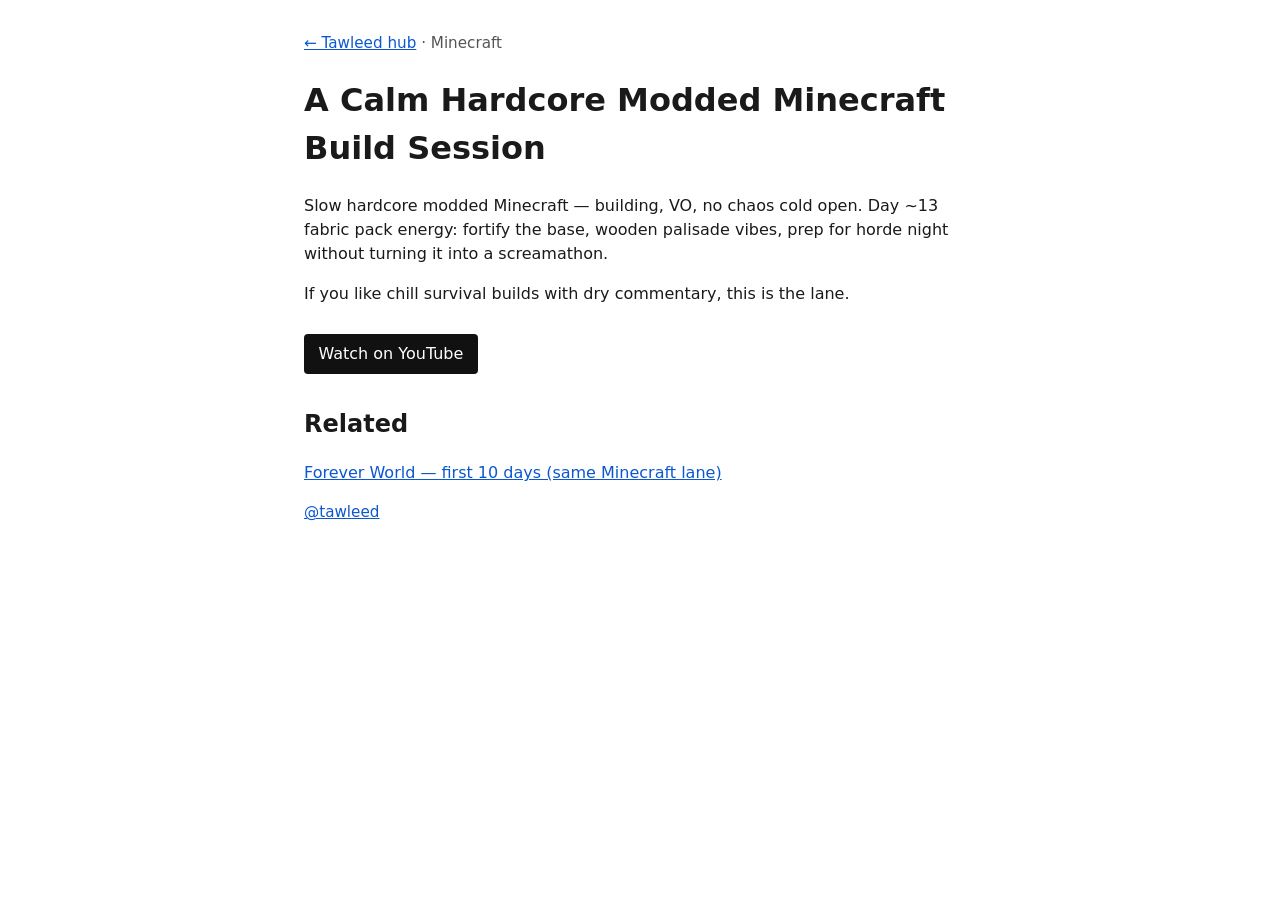
==== beauty-in-simplicity/index.html @ 8cafa1e7 "Publish the Tawleed SEO static hub for GitHub Pages. Add the organic landing pages, sitemap, and rob" ====
<!DOCTYPE html>
<html lang="en">
<head>
  <meta charset="utf-8" />
  <meta name="viewport" content="width=device-width, initial-scale=1" />
  <title>A Calm Hardcore Modded Minecraft Build Session | Tawleed</title>
  <meta name="description" content="Calm hardcore modded Minecraft build session — wooden palisade / fortify prep, dry VO. Watch the full episode on YouTube." />
  <link rel="canonical" href="https://littlesquirtgun-byte.github.io/tawleed-seo/beauty-in-simplicity/" />
  <meta property="og:type" content="video.other" />
  <meta property="og:title" content="A Calm Hardcore Modded Minecraft Build Session | Tawleed" />
  <meta property="og:description" content="Calm hardcore modded Minecraft — beauty in simplicity. Watch on YouTube." />
  <meta property="og:url" content="https://littlesquirtgun-byte.github.io/tawleed-seo/beauty-in-simplicity/" />
  <meta property="og:image" content="https://i.ytimg.com/vi/1Q8KTD4RhpQ/hqdefault.jpg" />
  <meta name="twitter:card" content="summary_large_image" />
  <script type="application/ld+json">
  {
    "@context": "https://schema.org",
    "@type": "VideoObject",
    "name": "The Beauty in Simplicity | Hardcore Modded Minecraft",
    "description": "Calm hardcore modded Minecraft build session with dry VO — fortify / palisade prep.",
    "thumbnailUrl": "https://i.ytimg.com/vi/1Q8KTD4RhpQ/hqdefault.jpg",
    "contentUrl": "https://www.youtube.com/watch?v=1Q8KTD4RhpQ",
    "embedUrl": "https://www.youtube.com/embed/1Q8KTD4RhpQ",
    "publisher": { "@type": "Person", "name": "Tawleed", "url": "https://www.youtube.com/@tawleed" }
  }
  </script>
  <style>
    body { font-family: system-ui, sans-serif; max-width: 42rem; margin: 2rem auto; padding: 0 1rem; line-height: 1.5; color: #1a1a1a; }
    a { color: #0b57d0; }
    .cta { display: inline-block; margin: 0.75rem 0; padding: 0.5rem 0.9rem; background: #111; color: #fff; text-decoration: none; border-radius: 4px; }
    .cta:hover { background: #333; }
    .meta { color: #555; font-size: 0.95rem; }
  </style>
</head>
<body>
  <p class="meta"><a href="../">← Tawleed hub</a> · Minecraft</p>
  <h1>A Calm Hardcore Modded Minecraft Build Session</h1>
  <p>Slow hardcore modded Minecraft — building, VO, no chaos cold open. Day ~13 fabric pack energy: fortify the base, wooden palisade vibes, prep for horde night without turning it into a screamathon.</p>
  <p>If you like chill survival builds with dry commentary, this is the lane.</p>
  <p><a class="cta" href="https://www.youtube.com/watch?v=1Q8KTD4RhpQ">Watch on YouTube</a></p>
  <h2>Related</h2>
  <p><a href="../forever-world/">Forever World — first 10 days (same Minecraft lane)</a></p>
  <p class="meta"><a href="https://www.youtube.com/@tawleed">@tawleed</a></p>
</body>
</html>
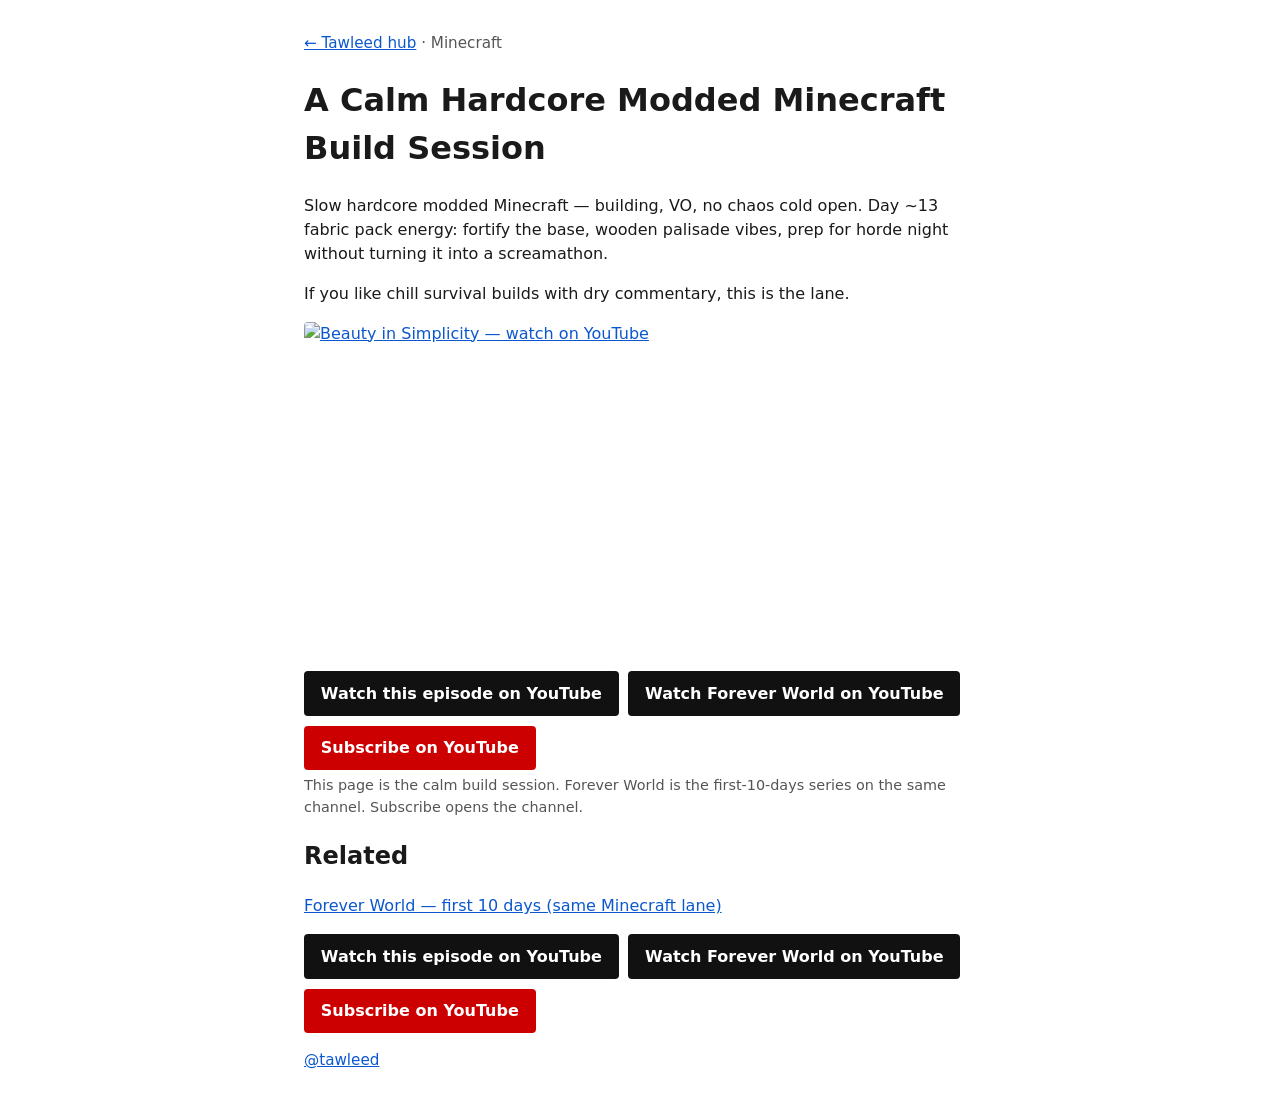
==== commit bc954ed4: "Strengthen Subscribe and Watch CTAs on the hub. Put clear YouTube subscribe and Forever World watch " ====
--- a/beauty-in-simplicity/index.html
+++ b/beauty-in-simplicity/index.html
@@ -27,9 +27,17 @@
   <style>
     body { font-family: system-ui, sans-serif; max-width: 42rem; margin: 2rem auto; padding: 0 1rem; line-height: 1.5; color: #1a1a1a; }
     a { color: #0b57d0; }
-    .cta { display: inline-block; margin: 0.75rem 0; padding: 0.5rem 0.9rem; background: #111; color: #fff; text-decoration: none; border-radius: 4px; }
-    .cta:hover { background: #333; }
+    .actions { display: flex; flex-wrap: wrap; gap: 0.6rem; margin: 0.85rem 0 0.3rem; }
+    .cta { display: inline-flex; align-items: center; justify-content: center; min-height: 44px; padding: 0.65rem 1.05rem; background: #111; color: #fff !important; text-decoration: none; border-radius: 4px; font-weight: 600; box-sizing: border-box; }
+    .cta.subscribe { background: #c00; }
+    .cta:hover { opacity: 0.92; }
+    .cta:focus-visible { outline: 3px solid #0b57d0; outline-offset: 2px; }
+    .cta-note { color: #555; font-size: 0.9rem; margin: 0.15rem 0 0; }
+    .feature-thumb { display: block; width: 100%; max-width: 28rem; height: auto; border-radius: 4px; margin: 0.35rem 0 0; }
     .meta { color: #555; font-size: 0.95rem; }
+    @media (max-width: 480px) {
+      .actions { flex-direction: column; align-items: stretch; }
+    }
   </style>
 </head>
 <body>
@@ -37,9 +45,20 @@
   <h1>A Calm Hardcore Modded Minecraft Build Session</h1>
   <p>Slow hardcore modded Minecraft — building, VO, no chaos cold open. Day ~13 fabric pack energy: fortify the base, wooden palisade vibes, prep for horde night without turning it into a screamathon.</p>
   <p>If you like chill survival builds with dry commentary, this is the lane.</p>
-  <p><a class="cta" href="https://www.youtube.com/watch?v=1Q8KTD4RhpQ">Watch on YouTube</a></p>
+  <a href="https://www.youtube.com/watch?v=1Q8KTD4RhpQ"><img class="feature-thumb" src="https://i.ytimg.com/vi/1Q8KTD4RhpQ/hqdefault.jpg" width="480" height="360" alt="Beauty in Simplicity — watch on YouTube" /></a>
+  <p class="actions">
+    <a class="cta" href="https://www.youtube.com/watch?v=1Q8KTD4RhpQ">Watch this episode on YouTube</a>
+    <a class="cta" href="https://www.youtube.com/watch?v=jcpRRjk8quQ">Watch Forever World on YouTube</a>
+    <a class="cta subscribe" href="https://www.youtube.com/@tawleed?sub_confirmation=1">Subscribe on YouTube</a>
+  </p>
+  <p class="cta-note">This page is the calm build session. Forever World is the first-10-days series on the same channel. Subscribe opens the channel.</p>
   <h2>Related</h2>
   <p><a href="../forever-world/">Forever World — first 10 days (same Minecraft lane)</a></p>
+  <p class="actions">
+    <a class="cta" href="https://www.youtube.com/watch?v=1Q8KTD4RhpQ">Watch this episode on YouTube</a>
+    <a class="cta" href="https://www.youtube.com/watch?v=jcpRRjk8quQ">Watch Forever World on YouTube</a>
+    <a class="cta subscribe" href="https://www.youtube.com/@tawleed?sub_confirmation=1">Subscribe on YouTube</a>
+  </p>
   <p class="meta"><a href="https://www.youtube.com/@tawleed">@tawleed</a></p>
 </body>
 </html>
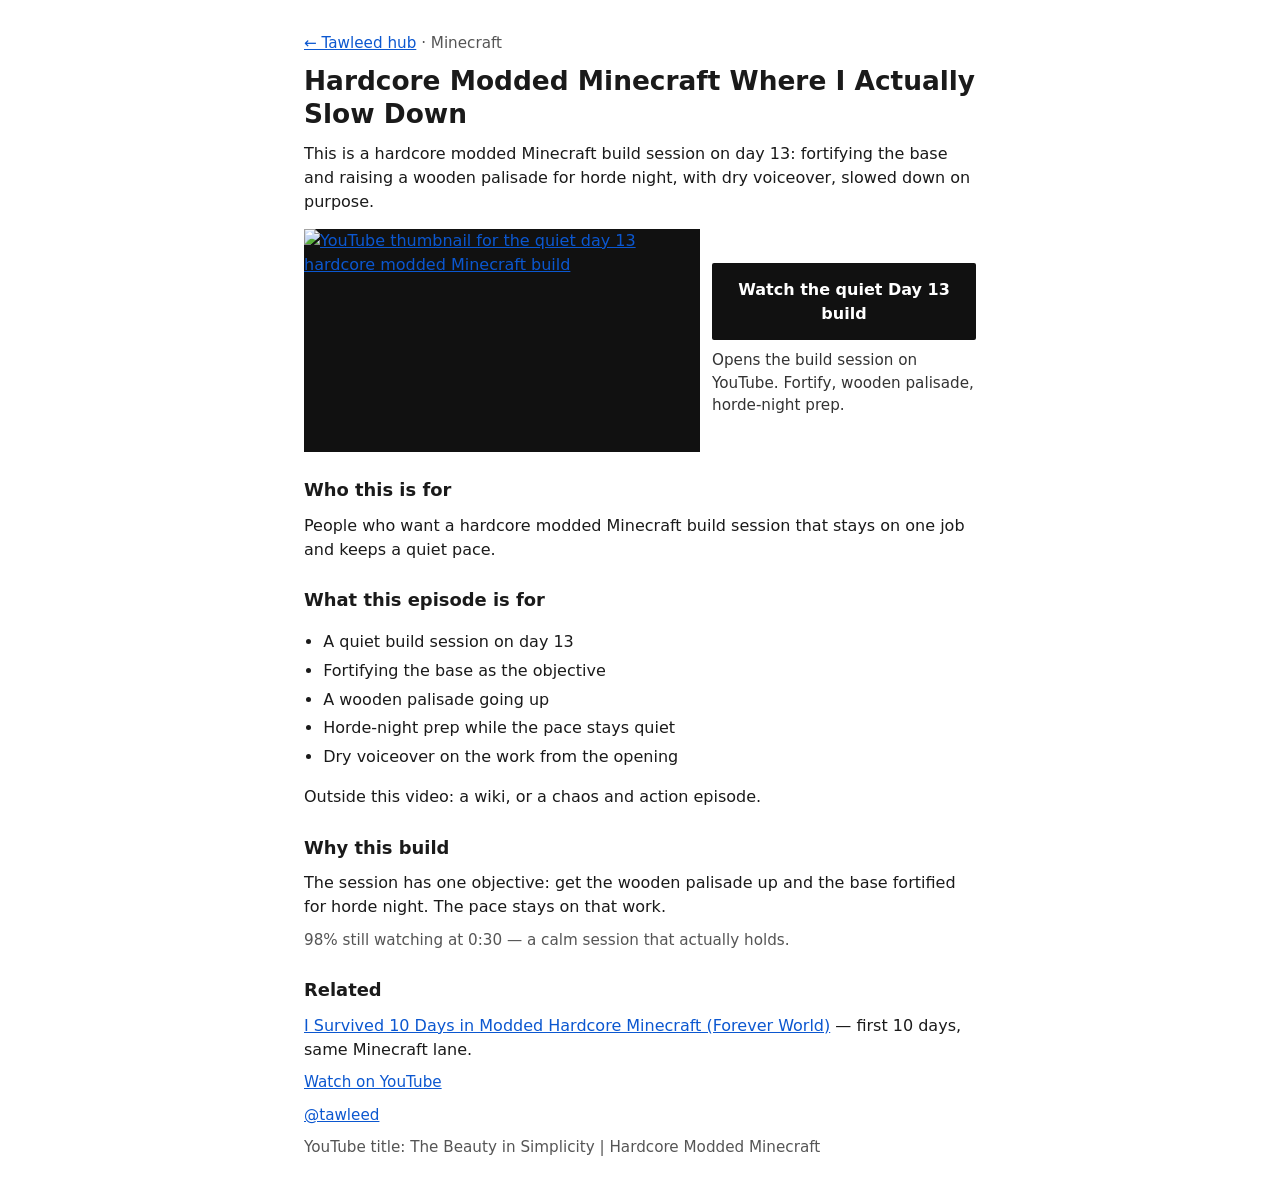
==== commit 59ea1715: "Revamp Minecraft landing pages so they lead to the watch. Use the locked titles, a still poster, and" ====
--- a/beauty-in-simplicity/index.html
+++ b/beauty-in-simplicity/index.html
@@ -3,62 +3,66 @@
 <head>
   <meta charset="utf-8" />
   <meta name="viewport" content="width=device-width, initial-scale=1" />
-  <title>A Calm Hardcore Modded Minecraft Build Session | Tawleed</title>
-  <meta name="description" content="Calm hardcore modded Minecraft build session — wooden palisade / fortify prep, dry VO. Watch the full episode on YouTube." />
+  <title>Hardcore Modded Minecraft Where I Actually Slow Down</title>
+  <meta name="description" content="Quiet day 13 hardcore modded Minecraft build: fortify the base, a wooden palisade, and horde-night prep. Watch the quiet Day 13 build on YouTube." />
   <link rel="canonical" href="https://littlesquirtgun-byte.github.io/tawleed-seo/beauty-in-simplicity/" />
+  <link rel="preload" as="image" href="https://i.ytimg.com/vi/1Q8KTD4RhpQ/maxresdefault.jpg" />
   <meta property="og:type" content="video.other" />
-  <meta property="og:title" content="A Calm Hardcore Modded Minecraft Build Session | Tawleed" />
-  <meta property="og:description" content="Calm hardcore modded Minecraft — beauty in simplicity. Watch on YouTube." />
+  <meta property="og:title" content="Hardcore Modded Minecraft Where I Actually Slow Down" />
+  <meta property="og:description" content="Quiet day 13 hardcore modded Minecraft build: fortify the base, a wooden palisade, and horde-night prep. Watch on YouTube." />
   <meta property="og:url" content="https://littlesquirtgun-byte.github.io/tawleed-seo/beauty-in-simplicity/" />
-  <meta property="og:image" content="https://i.ytimg.com/vi/1Q8KTD4RhpQ/hqdefault.jpg" />
+  <meta property="og:image" content="https://i.ytimg.com/vi/1Q8KTD4RhpQ/maxresdefault.jpg" />
   <meta name="twitter:card" content="summary_large_image" />
+  <meta name="twitter:image" content="https://i.ytimg.com/vi/1Q8KTD4RhpQ/maxresdefault.jpg" />
+  <link rel="stylesheet" href="../site.css" />
   <script type="application/ld+json">
   {
     "@context": "https://schema.org",
     "@type": "VideoObject",
     "name": "The Beauty in Simplicity | Hardcore Modded Minecraft",
-    "description": "Calm hardcore modded Minecraft build session with dry VO — fortify / palisade prep.",
+    "description": "Quiet day 13 hardcore modded Minecraft build: fortify the base, wooden palisade, horde-night prep, dry voiceover.",
     "thumbnailUrl": "https://i.ytimg.com/vi/1Q8KTD4RhpQ/hqdefault.jpg",
     "contentUrl": "https://www.youtube.com/watch?v=1Q8KTD4RhpQ",
     "embedUrl": "https://www.youtube.com/embed/1Q8KTD4RhpQ",
     "publisher": { "@type": "Person", "name": "Tawleed", "url": "https://www.youtube.com/@tawleed" }
   }
   </script>
-  <style>
-    body { font-family: system-ui, sans-serif; max-width: 42rem; margin: 2rem auto; padding: 0 1rem; line-height: 1.5; color: #1a1a1a; }
-    a { color: #0b57d0; }
-    .actions { display: flex; flex-wrap: wrap; gap: 0.6rem; margin: 0.85rem 0 0.3rem; }
-    .cta { display: inline-flex; align-items: center; justify-content: center; min-height: 44px; padding: 0.65rem 1.05rem; background: #111; color: #fff !important; text-decoration: none; border-radius: 4px; font-weight: 600; box-sizing: border-box; }
-    .cta.subscribe { background: #c00; }
-    .cta:hover { opacity: 0.92; }
-    .cta:focus-visible { outline: 3px solid #0b57d0; outline-offset: 2px; }
-    .cta-note { color: #555; font-size: 0.9rem; margin: 0.15rem 0 0; }
-    .feature-thumb { display: block; width: 100%; max-width: 28rem; height: auto; border-radius: 4px; margin: 0.35rem 0 0; }
-    .meta { color: #555; font-size: 0.95rem; }
-    @media (max-width: 480px) {
-      .actions { flex-direction: column; align-items: stretch; }
-    }
-  </style>
 </head>
 <body>
   <p class="meta"><a href="../">← Tawleed hub</a> · Minecraft</p>
-  <h1>A Calm Hardcore Modded Minecraft Build Session</h1>
-  <p>Slow hardcore modded Minecraft — building, VO, no chaos cold open. Day ~13 fabric pack energy: fortify the base, wooden palisade vibes, prep for horde night without turning it into a screamathon.</p>
-  <p>If you like chill survival builds with dry commentary, this is the lane.</p>
-  <a href="https://www.youtube.com/watch?v=1Q8KTD4RhpQ"><img class="feature-thumb" src="https://i.ytimg.com/vi/1Q8KTD4RhpQ/hqdefault.jpg" width="480" height="360" alt="Beauty in Simplicity — watch on YouTube" /></a>
-  <p class="actions">
-    <a class="cta" href="https://www.youtube.com/watch?v=1Q8KTD4RhpQ">Watch this episode on YouTube</a>
-    <a class="cta" href="https://www.youtube.com/watch?v=jcpRRjk8quQ">Watch Forever World on YouTube</a>
-    <a class="cta subscribe" href="https://www.youtube.com/@tawleed?sub_confirmation=1">Subscribe on YouTube</a>
-  </p>
-  <p class="cta-note">This page is the calm build session. Forever World is the first-10-days series on the same channel. Subscribe opens the channel.</p>
+  <h1>Hardcore Modded Minecraft Where I Actually Slow Down</h1>
+  <p>This is a hardcore modded Minecraft build session on day 13: fortifying the base and raising a wooden palisade for horde night, with dry voiceover, slowed down on purpose.</p>
+  <div class="watch">
+    <a class="poster" href="https://www.youtube.com/watch?v=1Q8KTD4RhpQ">
+      <img src="https://i.ytimg.com/vi/1Q8KTD4RhpQ/maxresdefault.jpg" width="1280" height="720" alt="YouTube thumbnail for the quiet day 13 hardcore modded Minecraft build" fetchpriority="high" decoding="async" />
+    </a>
+    <div>
+      <a class="cta" href="https://www.youtube.com/watch?v=1Q8KTD4RhpQ">Watch the quiet Day 13 build</a>
+      <p class="support">Opens the build session on YouTube. Fortify, wooden palisade, horde-night prep.</p>
+    </div>
+  </div>
+
+  <h2>Who this is for</h2>
+  <p>People who want a hardcore modded Minecraft build session that stays on one job and keeps a quiet pace.</p>
+
+  <h2>What this episode is for</h2>
+  <ul>
+    <li>A quiet build session on day 13</li>
+    <li>Fortifying the base as the objective</li>
+    <li>A wooden palisade going up</li>
+    <li>Horde-night prep while the pace stays quiet</li>
+    <li>Dry voiceover on the work from the opening</li>
+  </ul>
+  <p class="scope">Outside this video: a wiki, or a chaos and action episode.</p>
+
+  <h2>Why this build</h2>
+  <p>The session has one objective: get the wooden palisade up and the base fortified for horde night. The pace stays on that work.</p>
+  <p class="meta">98% still watching at 0:30 — a calm session that actually holds.</p>
+
   <h2>Related</h2>
-  <p><a href="../forever-world/">Forever World — first 10 days (same Minecraft lane)</a></p>
-  <p class="actions">
-    <a class="cta" href="https://www.youtube.com/watch?v=1Q8KTD4RhpQ">Watch this episode on YouTube</a>
-    <a class="cta" href="https://www.youtube.com/watch?v=jcpRRjk8quQ">Watch Forever World on YouTube</a>
-    <a class="cta subscribe" href="https://www.youtube.com/@tawleed?sub_confirmation=1">Subscribe on YouTube</a>
-  </p>
+  <p><a href="../forever-world/">I Survived 10 Days in Modded Hardcore Minecraft (Forever World)</a> — first 10 days, same Minecraft lane.</p>
+  <p class="meta"><a href="https://www.youtube.com/watch?v=1Q8KTD4RhpQ">Watch on YouTube</a></p>
   <p class="meta"><a href="https://www.youtube.com/@tawleed">@tawleed</a></p>
+  <p class="meta">YouTube title: The Beauty in Simplicity | Hardcore Modded Minecraft</p>
 </body>
 </html>
--- a/site.css
+++ b/site.css
@@ -0,0 +1,83 @@
+body {
+  font-family: system-ui, sans-serif;
+  max-width: 42rem;
+  margin: 2rem auto;
+  padding: 0 1rem;
+  line-height: 1.5;
+  color: #1a1a1a;
+  background: #fff;
+}
+
+a { color: #0b57d0; }
+
+h1 {
+  font-size: 1.65rem;
+  line-height: 1.25;
+  margin: 0.35rem 0 0.75rem;
+}
+
+h2 {
+  font-size: 1.12rem;
+  margin: 1.6rem 0 0.4rem;
+}
+
+p { margin: 0.6rem 0; }
+
+ul { padding-left: 1.2rem; }
+
+li { margin: 0.3rem 0; }
+
+.meta { color: #555; font-size: 0.95rem; }
+
+.watch {
+  display: grid;
+  grid-template-columns: 1fr;
+  gap: 0.75rem;
+  align-items: center;
+  margin: 0.9rem 0 1rem;
+}
+
+@media (min-width: 40rem) {
+  .watch {
+    grid-template-columns: minmax(0, 1.35fr) minmax(13.5rem, 0.9fr);
+  }
+}
+
+.poster { display: block; }
+
+.poster img {
+  display: block;
+  width: 100%;
+  height: auto;
+  background: #111;
+}
+
+.cta {
+  display: block;
+  text-align: center;
+  padding: 0.9rem 1rem;
+  background: #111;
+  color: #fff;
+  text-decoration: none;
+  font-weight: 600;
+  border-radius: 2px;
+}
+
+.cta:hover,
+.cta:focus {
+  background: #000;
+  color: #fff;
+}
+
+.cta:focus-visible {
+  outline: 2px solid #111;
+  outline-offset: 3px;
+}
+
+.support {
+  margin: 0.55rem 0 0;
+  color: #333;
+  font-size: 0.95rem;
+}
+
+.scope { margin-top: 0.75rem; }
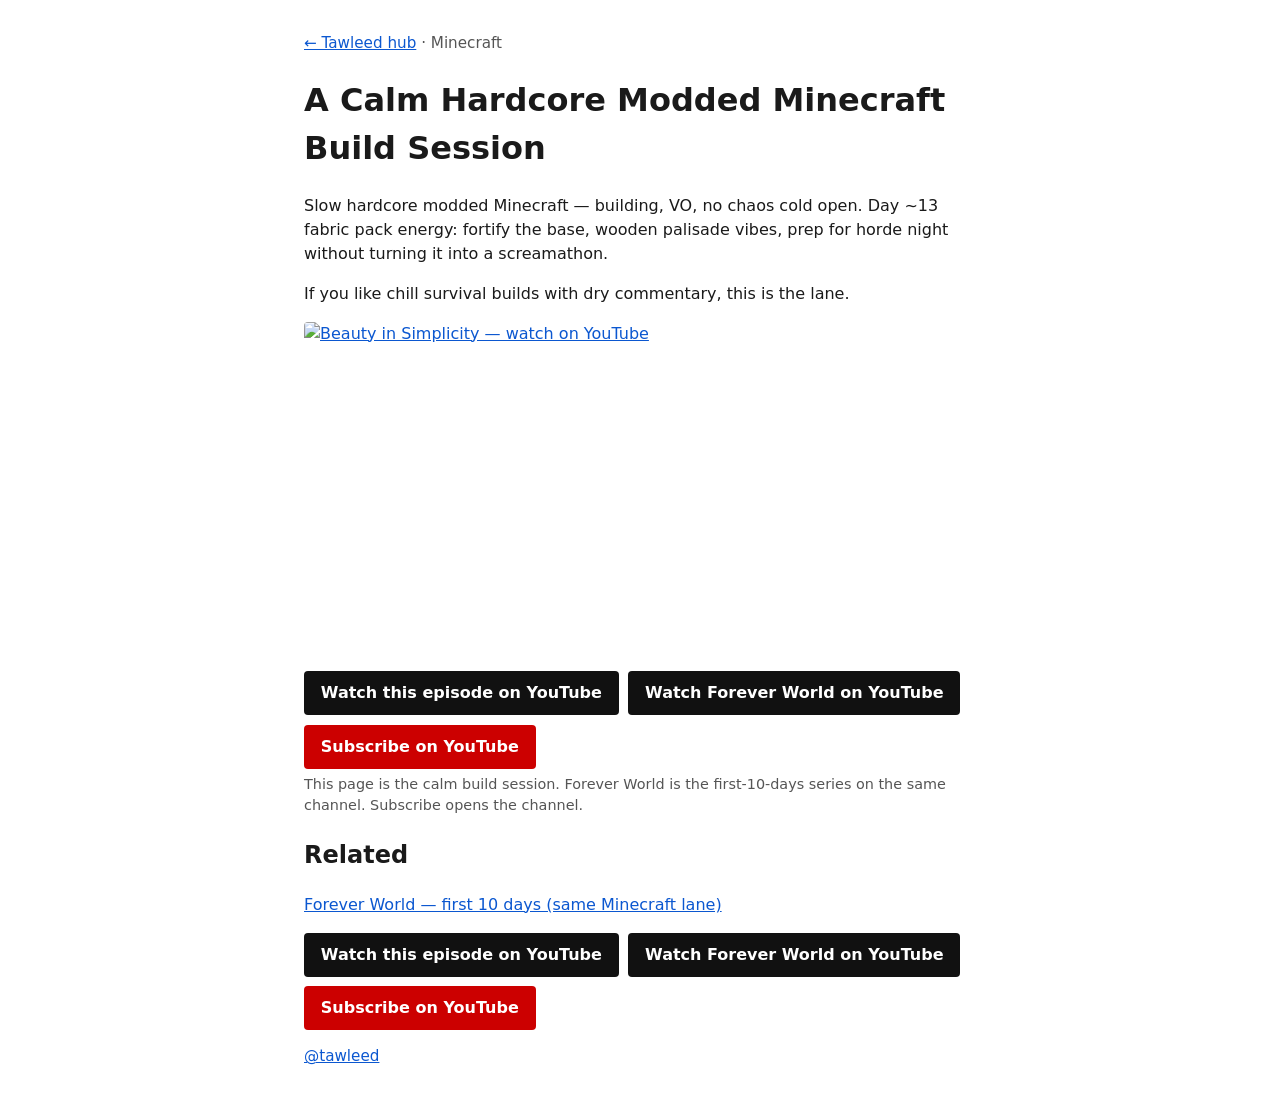
==== commit e74343b8: "Wrap CTA labels on narrow screens. Keep Subscribe and Watch buttons inside a 320px viewport so the l" ====
--- a/beauty-in-simplicity/index.html
+++ b/beauty-in-simplicity/index.html
@@ -3,66 +3,63 @@
 <head>
   <meta charset="utf-8" />
   <meta name="viewport" content="width=device-width, initial-scale=1" />
-  <title>Hardcore Modded Minecraft Where I Actually Slow Down</title>
-  <meta name="description" content="Quiet day 13 hardcore modded Minecraft build: fortify the base, a wooden palisade, and horde-night prep. Watch the quiet Day 13 build on YouTube." />
+  <title>A Calm Hardcore Modded Minecraft Build Session | Tawleed</title>
+  <meta name="description" content="Calm hardcore modded Minecraft build session — wooden palisade / fortify prep, dry VO. Watch the full episode on YouTube." />
   <link rel="canonical" href="https://littlesquirtgun-byte.github.io/tawleed-seo/beauty-in-simplicity/" />
-  <link rel="preload" as="image" href="https://i.ytimg.com/vi/1Q8KTD4RhpQ/maxresdefault.jpg" />
   <meta property="og:type" content="video.other" />
-  <meta property="og:title" content="Hardcore Modded Minecraft Where I Actually Slow Down" />
-  <meta property="og:description" content="Quiet day 13 hardcore modded Minecraft build: fortify the base, a wooden palisade, and horde-night prep. Watch on YouTube." />
+  <meta property="og:title" content="A Calm Hardcore Modded Minecraft Build Session | Tawleed" />
+  <meta property="og:description" content="Calm hardcore modded Minecraft — beauty in simplicity. Watch on YouTube." />
   <meta property="og:url" content="https://littlesquirtgun-byte.github.io/tawleed-seo/beauty-in-simplicity/" />
-  <meta property="og:image" content="https://i.ytimg.com/vi/1Q8KTD4RhpQ/maxresdefault.jpg" />
+  <meta property="og:image" content="https://i.ytimg.com/vi/1Q8KTD4RhpQ/hqdefault.jpg" />
   <meta name="twitter:card" content="summary_large_image" />
-  <meta name="twitter:image" content="https://i.ytimg.com/vi/1Q8KTD4RhpQ/maxresdefault.jpg" />
-  <link rel="stylesheet" href="../site.css" />
   <script type="application/ld+json">
   {
     "@context": "https://schema.org",
     "@type": "VideoObject",
     "name": "The Beauty in Simplicity | Hardcore Modded Minecraft",
-    "description": "Quiet day 13 hardcore modded Minecraft build: fortify the base, wooden palisade, horde-night prep, dry voiceover.",
+    "description": "Calm hardcore modded Minecraft build session with dry VO — fortify / palisade prep.",
     "thumbnailUrl": "https://i.ytimg.com/vi/1Q8KTD4RhpQ/hqdefault.jpg",
     "contentUrl": "https://www.youtube.com/watch?v=1Q8KTD4RhpQ",
     "embedUrl": "https://www.youtube.com/embed/1Q8KTD4RhpQ",
     "publisher": { "@type": "Person", "name": "Tawleed", "url": "https://www.youtube.com/@tawleed" }
   }
   </script>
+  <style>
+    body { font-family: system-ui, sans-serif; max-width: 42rem; margin: 2rem auto; padding: 0 1rem; line-height: 1.5; color: #1a1a1a; }
+    a { color: #0b57d0; }
+    .actions { display: flex; flex-wrap: wrap; gap: 0.6rem; margin: 0.85rem 0 0.3rem; }
+    .cta { display: inline-flex; align-items: center; justify-content: center; min-height: 44px; padding: 0.65rem 1.05rem; background: #111; color: #fff !important; text-decoration: none; border-radius: 4px; font-weight: 600; box-sizing: border-box; text-align: center; line-height: 1.25; white-space: normal; max-width: 100%; }
+    .cta.subscribe { background: #c00; }
+    .cta:hover { opacity: 0.92; }
+    .cta:focus-visible { outline: 3px solid #0b57d0; outline-offset: 2px; }
+    .cta-note { color: #555; font-size: 0.9rem; margin: 0.15rem 0 0; }
+    .feature-thumb { display: block; width: 100%; max-width: 28rem; height: auto; border-radius: 4px; margin: 0.35rem 0 0; }
+    .meta { color: #555; font-size: 0.95rem; }
+    @media (max-width: 480px) {
+      .actions { flex-direction: column; align-items: stretch; }
+      .cta { width: 100%; min-width: 0; }
+    }
+  </style>
 </head>
 <body>
   <p class="meta"><a href="../">← Tawleed hub</a> · Minecraft</p>
-  <h1>Hardcore Modded Minecraft Where I Actually Slow Down</h1>
-  <p>This is a hardcore modded Minecraft build session on day 13: fortifying the base and raising a wooden palisade for horde night, with dry voiceover, slowed down on purpose.</p>
-  <div class="watch">
-    <a class="poster" href="https://www.youtube.com/watch?v=1Q8KTD4RhpQ">
-      <img src="https://i.ytimg.com/vi/1Q8KTD4RhpQ/maxresdefault.jpg" width="1280" height="720" alt="YouTube thumbnail for the quiet day 13 hardcore modded Minecraft build" fetchpriority="high" decoding="async" />
-    </a>
-    <div>
-      <a class="cta" href="https://www.youtube.com/watch?v=1Q8KTD4RhpQ">Watch the quiet Day 13 build</a>
-      <p class="support">Opens the build session on YouTube. Fortify, wooden palisade, horde-night prep.</p>
-    </div>
-  </div>
-
-  <h2>Who this is for</h2>
-  <p>People who want a hardcore modded Minecraft build session that stays on one job and keeps a quiet pace.</p>
-
-  <h2>What this episode is for</h2>
-  <ul>
-    <li>A quiet build session on day 13</li>
-    <li>Fortifying the base as the objective</li>
-    <li>A wooden palisade going up</li>
-    <li>Horde-night prep while the pace stays quiet</li>
-    <li>Dry voiceover on the work from the opening</li>
-  </ul>
-  <p class="scope">Outside this video: a wiki, or a chaos and action episode.</p>
-
-  <h2>Why this build</h2>
-  <p>The session has one objective: get the wooden palisade up and the base fortified for horde night. The pace stays on that work.</p>
-  <p class="meta">98% still watching at 0:30 — a calm session that actually holds.</p>
-
+  <h1>A Calm Hardcore Modded Minecraft Build Session</h1>
+  <p>Slow hardcore modded Minecraft — building, VO, no chaos cold open. Day ~13 fabric pack energy: fortify the base, wooden palisade vibes, prep for horde night without turning it into a screamathon.</p>
+  <p>If you like chill survival builds with dry commentary, this is the lane.</p>
+  <a href="https://www.youtube.com/watch?v=1Q8KTD4RhpQ"><img class="feature-thumb" src="https://i.ytimg.com/vi/1Q8KTD4RhpQ/hqdefault.jpg" width="480" height="360" alt="Beauty in Simplicity — watch on YouTube" /></a>
+  <p class="actions">
+    <a class="cta" href="https://www.youtube.com/watch?v=1Q8KTD4RhpQ">Watch this episode on YouTube</a>
+    <a class="cta" href="https://www.youtube.com/watch?v=jcpRRjk8quQ">Watch Forever World on YouTube</a>
+    <a class="cta subscribe" href="https://www.youtube.com/@tawleed?sub_confirmation=1">Subscribe on YouTube</a>
+  </p>
+  <p class="cta-note">This page is the calm build session. Forever World is the first-10-days series on the same channel. Subscribe opens the channel.</p>
   <h2>Related</h2>
-  <p><a href="../forever-world/">I Survived 10 Days in Modded Hardcore Minecraft (Forever World)</a> — first 10 days, same Minecraft lane.</p>
-  <p class="meta"><a href="https://www.youtube.com/watch?v=1Q8KTD4RhpQ">Watch on YouTube</a></p>
+  <p><a href="../forever-world/">Forever World — first 10 days (same Minecraft lane)</a></p>
+  <p class="actions">
+    <a class="cta" href="https://www.youtube.com/watch?v=1Q8KTD4RhpQ">Watch this episode on YouTube</a>
+    <a class="cta" href="https://www.youtube.com/watch?v=jcpRRjk8quQ">Watch Forever World on YouTube</a>
+    <a class="cta subscribe" href="https://www.youtube.com/@tawleed?sub_confirmation=1">Subscribe on YouTube</a>
+  </p>
   <p class="meta"><a href="https://www.youtube.com/@tawleed">@tawleed</a></p>
-  <p class="meta">YouTube title: The Beauty in Simplicity | Hardcore Modded Minecraft</p>
 </body>
 </html>
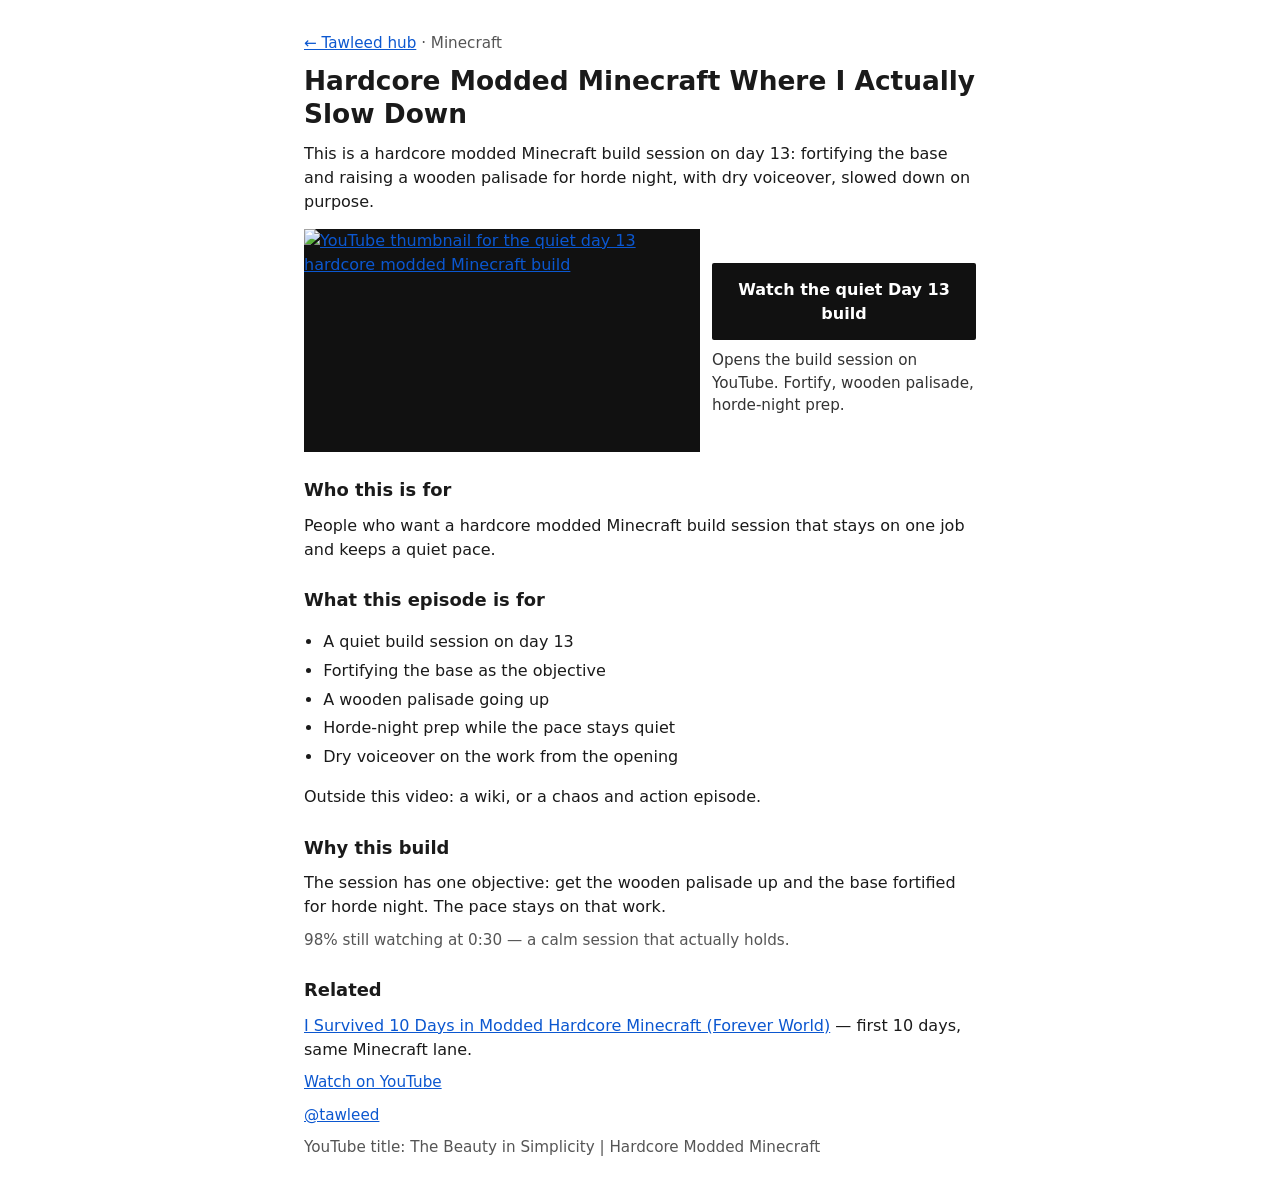
==== commit 6ead27ea: "Point Forever World and Beauty pages at the YouTube watch Use Kit Title A, one Scout watch button, a" ====
--- a/beauty-in-simplicity/index.html
+++ b/beauty-in-simplicity/index.html
@@ -3,63 +3,66 @@
 <head>
   <meta charset="utf-8" />
   <meta name="viewport" content="width=device-width, initial-scale=1" />
-  <title>A Calm Hardcore Modded Minecraft Build Session | Tawleed</title>
-  <meta name="description" content="Calm hardcore modded Minecraft build session — wooden palisade / fortify prep, dry VO. Watch the full episode on YouTube." />
+  <title>Hardcore Modded Minecraft Where I Actually Slow Down</title>
+  <meta name="description" content="Quiet day 13 hardcore modded Minecraft build: fortify the base, a wooden palisade, and horde-night prep. Watch the quiet Day 13 build on YouTube." />
   <link rel="canonical" href="https://littlesquirtgun-byte.github.io/tawleed-seo/beauty-in-simplicity/" />
+  <link rel="preload" as="image" href="https://i.ytimg.com/vi/1Q8KTD4RhpQ/maxresdefault.jpg" />
   <meta property="og:type" content="video.other" />
-  <meta property="og:title" content="A Calm Hardcore Modded Minecraft Build Session | Tawleed" />
-  <meta property="og:description" content="Calm hardcore modded Minecraft — beauty in simplicity. Watch on YouTube." />
+  <meta property="og:title" content="Hardcore Modded Minecraft Where I Actually Slow Down" />
+  <meta property="og:description" content="Quiet day 13 hardcore modded Minecraft build: fortify the base, a wooden palisade, and horde-night prep. Watch on YouTube." />
   <meta property="og:url" content="https://littlesquirtgun-byte.github.io/tawleed-seo/beauty-in-simplicity/" />
-  <meta property="og:image" content="https://i.ytimg.com/vi/1Q8KTD4RhpQ/hqdefault.jpg" />
+  <meta property="og:image" content="https://i.ytimg.com/vi/1Q8KTD4RhpQ/maxresdefault.jpg" />
   <meta name="twitter:card" content="summary_large_image" />
+  <meta name="twitter:image" content="https://i.ytimg.com/vi/1Q8KTD4RhpQ/maxresdefault.jpg" />
+  <link rel="stylesheet" href="../site.css" />
   <script type="application/ld+json">
   {
     "@context": "https://schema.org",
     "@type": "VideoObject",
     "name": "The Beauty in Simplicity | Hardcore Modded Minecraft",
-    "description": "Calm hardcore modded Minecraft build session with dry VO — fortify / palisade prep.",
+    "description": "Quiet day 13 hardcore modded Minecraft build: fortify the base, wooden palisade, horde-night prep, dry voiceover.",
     "thumbnailUrl": "https://i.ytimg.com/vi/1Q8KTD4RhpQ/hqdefault.jpg",
     "contentUrl": "https://www.youtube.com/watch?v=1Q8KTD4RhpQ",
     "embedUrl": "https://www.youtube.com/embed/1Q8KTD4RhpQ",
     "publisher": { "@type": "Person", "name": "Tawleed", "url": "https://www.youtube.com/@tawleed" }
   }
   </script>
-  <style>
-    body { font-family: system-ui, sans-serif; max-width: 42rem; margin: 2rem auto; padding: 0 1rem; line-height: 1.5; color: #1a1a1a; }
-    a { color: #0b57d0; }
-    .actions { display: flex; flex-wrap: wrap; gap: 0.6rem; margin: 0.85rem 0 0.3rem; }
-    .cta { display: inline-flex; align-items: center; justify-content: center; min-height: 44px; padding: 0.65rem 1.05rem; background: #111; color: #fff !important; text-decoration: none; border-radius: 4px; font-weight: 600; box-sizing: border-box; text-align: center; line-height: 1.25; white-space: normal; max-width: 100%; }
-    .cta.subscribe { background: #c00; }
-    .cta:hover { opacity: 0.92; }
-    .cta:focus-visible { outline: 3px solid #0b57d0; outline-offset: 2px; }
-    .cta-note { color: #555; font-size: 0.9rem; margin: 0.15rem 0 0; }
-    .feature-thumb { display: block; width: 100%; max-width: 28rem; height: auto; border-radius: 4px; margin: 0.35rem 0 0; }
-    .meta { color: #555; font-size: 0.95rem; }
-    @media (max-width: 480px) {
-      .actions { flex-direction: column; align-items: stretch; }
-      .cta { width: 100%; min-width: 0; }
-    }
-  </style>
 </head>
 <body>
   <p class="meta"><a href="../">← Tawleed hub</a> · Minecraft</p>
-  <h1>A Calm Hardcore Modded Minecraft Build Session</h1>
-  <p>Slow hardcore modded Minecraft — building, VO, no chaos cold open. Day ~13 fabric pack energy: fortify the base, wooden palisade vibes, prep for horde night without turning it into a screamathon.</p>
-  <p>If you like chill survival builds with dry commentary, this is the lane.</p>
-  <a href="https://www.youtube.com/watch?v=1Q8KTD4RhpQ"><img class="feature-thumb" src="https://i.ytimg.com/vi/1Q8KTD4RhpQ/hqdefault.jpg" width="480" height="360" alt="Beauty in Simplicity — watch on YouTube" /></a>
-  <p class="actions">
-    <a class="cta" href="https://www.youtube.com/watch?v=1Q8KTD4RhpQ">Watch this episode on YouTube</a>
-    <a class="cta" href="https://www.youtube.com/watch?v=jcpRRjk8quQ">Watch Forever World on YouTube</a>
-    <a class="cta subscribe" href="https://www.youtube.com/@tawleed?sub_confirmation=1">Subscribe on YouTube</a>
-  </p>
-  <p class="cta-note">This page is the calm build session. Forever World is the first-10-days series on the same channel. Subscribe opens the channel.</p>
+  <h1>Hardcore Modded Minecraft Where I Actually Slow Down</h1>
+  <p>This is a hardcore modded Minecraft build session on day 13: fortifying the base and raising a wooden palisade for horde night, with dry voiceover, slowed down on purpose.</p>
+  <div class="watch">
+    <a class="poster" href="https://www.youtube.com/watch?v=1Q8KTD4RhpQ">
+      <img src="https://i.ytimg.com/vi/1Q8KTD4RhpQ/maxresdefault.jpg" width="1280" height="720" alt="YouTube thumbnail for the quiet day 13 hardcore modded Minecraft build" fetchpriority="high" decoding="async" />
+    </a>
+    <div>
+      <a class="cta" href="https://www.youtube.com/watch?v=1Q8KTD4RhpQ">Watch the quiet Day 13 build</a>
+      <p class="support">Opens the build session on YouTube. Fortify, wooden palisade, horde-night prep.</p>
+    </div>
+  </div>
+
+  <h2>Who this is for</h2>
+  <p>People who want a hardcore modded Minecraft build session that stays on one job and keeps a quiet pace.</p>
+
+  <h2>What this episode is for</h2>
+  <ul>
+    <li>A quiet build session on day 13</li>
+    <li>Fortifying the base as the objective</li>
+    <li>A wooden palisade going up</li>
+    <li>Horde-night prep while the pace stays quiet</li>
+    <li>Dry voiceover on the work from the opening</li>
+  </ul>
+  <p class="scope">Outside this video: a wiki, or a chaos and action episode.</p>
+
+  <h2>Why this build</h2>
+  <p>The session has one objective: get the wooden palisade up and the base fortified for horde night. The pace stays on that work.</p>
+  <p class="meta">98% still watching at 0:30 — a calm session that actually holds.</p>
+
   <h2>Related</h2>
-  <p><a href="../forever-world/">Forever World — first 10 days (same Minecraft lane)</a></p>
-  <p class="actions">
-    <a class="cta" href="https://www.youtube.com/watch?v=1Q8KTD4RhpQ">Watch this episode on YouTube</a>
-    <a class="cta" href="https://www.youtube.com/watch?v=jcpRRjk8quQ">Watch Forever World on YouTube</a>
-    <a class="cta subscribe" href="https://www.youtube.com/@tawleed?sub_confirmation=1">Subscribe on YouTube</a>
-  </p>
+  <p><a href="../forever-world/">I Survived 10 Days in Modded Hardcore Minecraft (Forever World)</a> — first 10 days, same Minecraft lane.</p>
+  <p class="meta"><a href="https://www.youtube.com/watch?v=1Q8KTD4RhpQ">Watch on YouTube</a></p>
   <p class="meta"><a href="https://www.youtube.com/@tawleed">@tawleed</a></p>
+  <p class="meta">YouTube title: The Beauty in Simplicity | Hardcore Modded Minecraft</p>
 </body>
 </html>
--- a/site.css
+++ b/site.css
@@ -0,0 +1,83 @@
+body {
+  font-family: system-ui, sans-serif;
+  max-width: 42rem;
+  margin: 2rem auto;
+  padding: 0 1rem;
+  line-height: 1.5;
+  color: #1a1a1a;
+  background: #fff;
+}
+
+a { color: #0b57d0; }
+
+h1 {
+  font-size: 1.65rem;
+  line-height: 1.25;
+  margin: 0.35rem 0 0.75rem;
+}
+
+h2 {
+  font-size: 1.12rem;
+  margin: 1.6rem 0 0.4rem;
+}
+
+p { margin: 0.6rem 0; }
+
+ul { padding-left: 1.2rem; }
+
+li { margin: 0.3rem 0; }
+
+.meta { color: #555; font-size: 0.95rem; }
+
+.watch {
+  display: grid;
+  grid-template-columns: 1fr;
+  gap: 0.75rem;
+  align-items: center;
+  margin: 0.9rem 0 1rem;
+}
+
+@media (min-width: 40rem) {
+  .watch {
+    grid-template-columns: minmax(0, 1.35fr) minmax(13.5rem, 0.9fr);
+  }
+}
+
+.poster { display: block; }
+
+.poster img {
+  display: block;
+  width: 100%;
+  height: auto;
+  background: #111;
+}
+
+.cta {
+  display: block;
+  text-align: center;
+  padding: 0.9rem 1rem;
+  background: #111;
+  color: #fff;
+  text-decoration: none;
+  font-weight: 600;
+  border-radius: 2px;
+}
+
+.cta:hover,
+.cta:focus {
+  background: #000;
+  color: #fff;
+}
+
+.cta:focus-visible {
+  outline: 2px solid #111;
+  outline-offset: 3px;
+}
+
+.support {
+  margin: 0.55rem 0 0;
+  color: #333;
+  font-size: 0.95rem;
+}
+
+.scope { margin-top: 0.75rem; }
